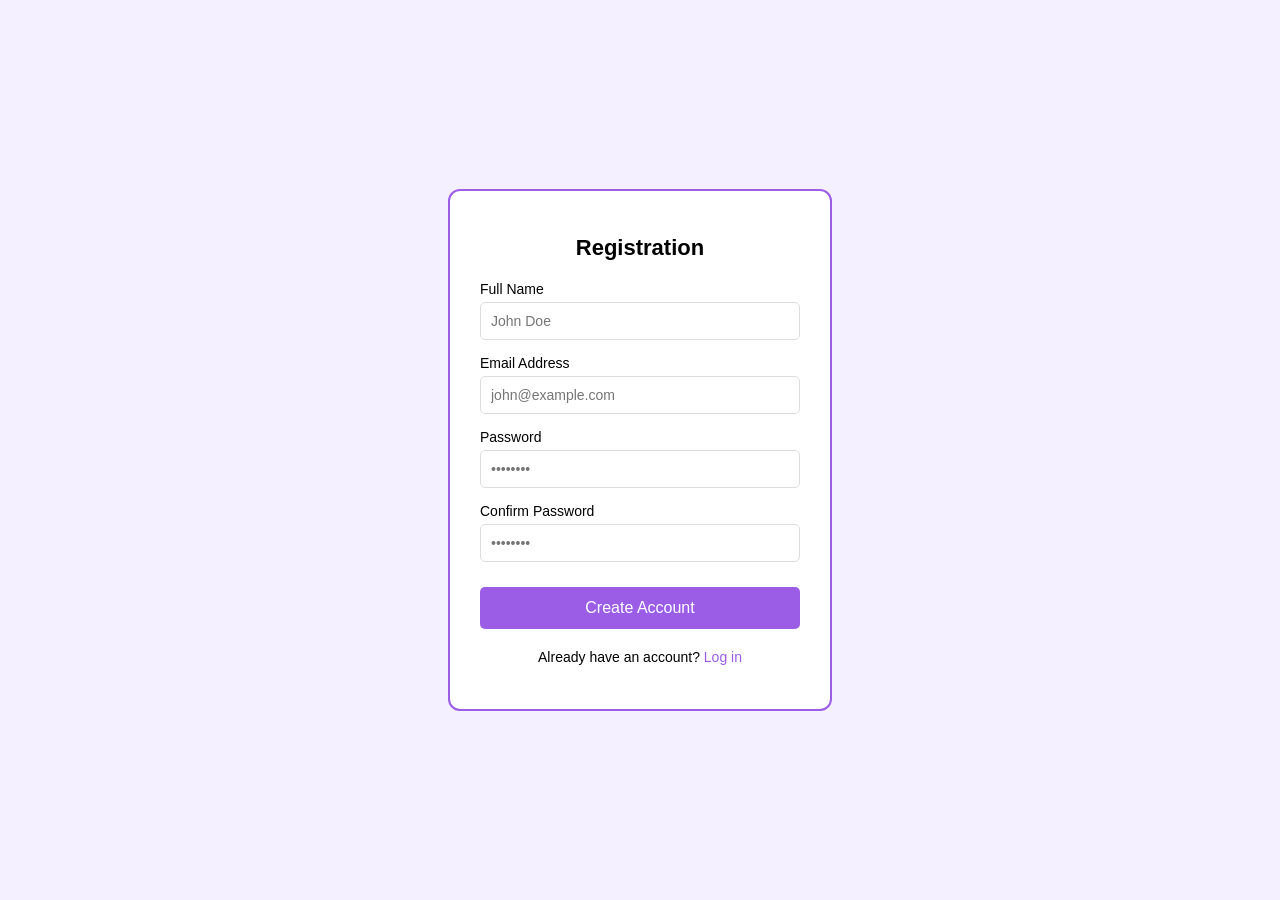
==== index.html @ 244005e3 "1st" ====
<!DOCTYPE html>
<html lang="en">
<head>
    <meta charset="UTF-8">
    <meta name="viewport" content="width=device-width, initial-scale=1.0">
    <title>Registration</title>
    <link rel="stylesheet" href="style.css">
</head>
<body>
    <div class="container">
        <h1>Registration</h1>
        <form>
            <div class="row">
                <label>Full Name</label>
                <input type="text" placeholder="John Doe" required>
            </div>

            <div class="row">
                <label>Email Address</label>
                <input type="email" placeholder="john@example.com" required>
            </div>

            <div class="row">
                <label>Password</label>
                <input type="password" placeholder="••••••••" required>
            </div>

            <div class="row">
                <label>Confirm Password</label>
                <input type="password" placeholder="••••••••" required>
            </div>

            <button type="submit">Create Account</button>
        </form>
        <p class="login">
            Already have an account? <a href="#">Log in</a>
        </p>
    </div>
</body>
</html>
---- style.css ----
/* Ultra-Simple Registration Form Styles */
body {
    font-family: Arial, sans-serif;
    background-color: #f5f0ff;
    display: flex;
    justify-content: center;
    align-items: center;
    min-height: 100vh;
    margin: 0;
}

.container {
    background-color: #ffffff;
    width: 320px;
    padding: 30px;
    border: 2px solid #9b5de5; /* Light Purple Border */
    border-radius: 12px;
}

h1 {
    text-align: center;
    font-size: 22px;
    margin-bottom: 20px;
}

.row {
    margin-bottom: 15px;
}

label {
    display: block;
    font-size: 14px;
    margin-bottom: 5px;
}

input {
    width: 100%;
    padding: 10px;
    border: 1px solid #ddd;
    border-radius: 5px;
    font-size: 14px;
    box-sizing: border-box; /* Ensures padding doesn't affect width */
}

button {
    width: 100%;
    padding: 12px;
    background-color: #9b5de5;
    color: white;
    border: none;
    border-radius: 5px;
    font-size: 16px;
    cursor: pointer;
    margin-top: 10px;
}

button:hover {
    background-color: #7b2cbf;
}

.login {
    text-align: center;
    font-size: 14px;
    margin-top: 20px;
}

.login a {
    color: #9b5de5;
    text-decoration: none;
}
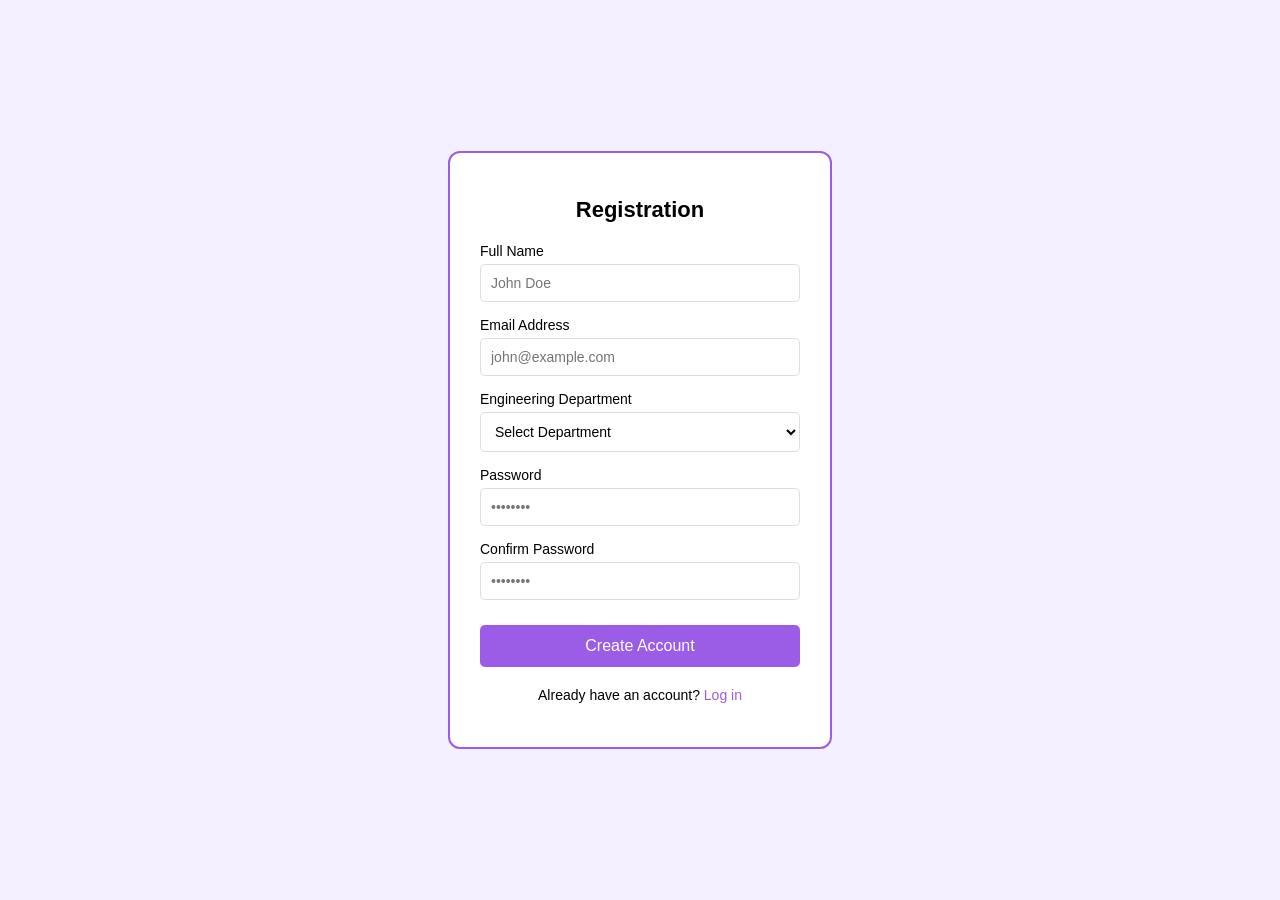
==== commit 2bdc5b85: "Added engineering department field" ====
--- a/index.html
+++ b/index.html
@@ -21,6 +21,18 @@
             </div>
 
             <div class="row">
+                <label>Engineering Department</label>
+                <select required>
+                    <option value="" disabled selected>Select Department</option>
+                    <option value="cs">Computer Science</option>
+                    <option value="mech">Mechanical Engineering</option>
+                    <option value="elec">Electrical Engineering</option>
+                    <option value="civil">Civil Engineering</option>
+                    <option value="extc">Electronics & Telecommunication</option>
+                </select>
+            </div>
+
+            <div class="row">
                 <label>Password</label>
                 <input type="password" placeholder="••••••••" required>
             </div>
--- a/style.css
+++ b/style.css
@@ -33,13 +33,14 @@
     margin-bottom: 5px;
 }
 
-input {
+input, select {
     width: 100%;
     padding: 10px;
     border: 1px solid #ddd;
     border-radius: 5px;
     font-size: 14px;
     box-sizing: border-box; /* Ensures padding doesn't affect width */
+    background-color: white; /* For select */
 }
 
 button {
